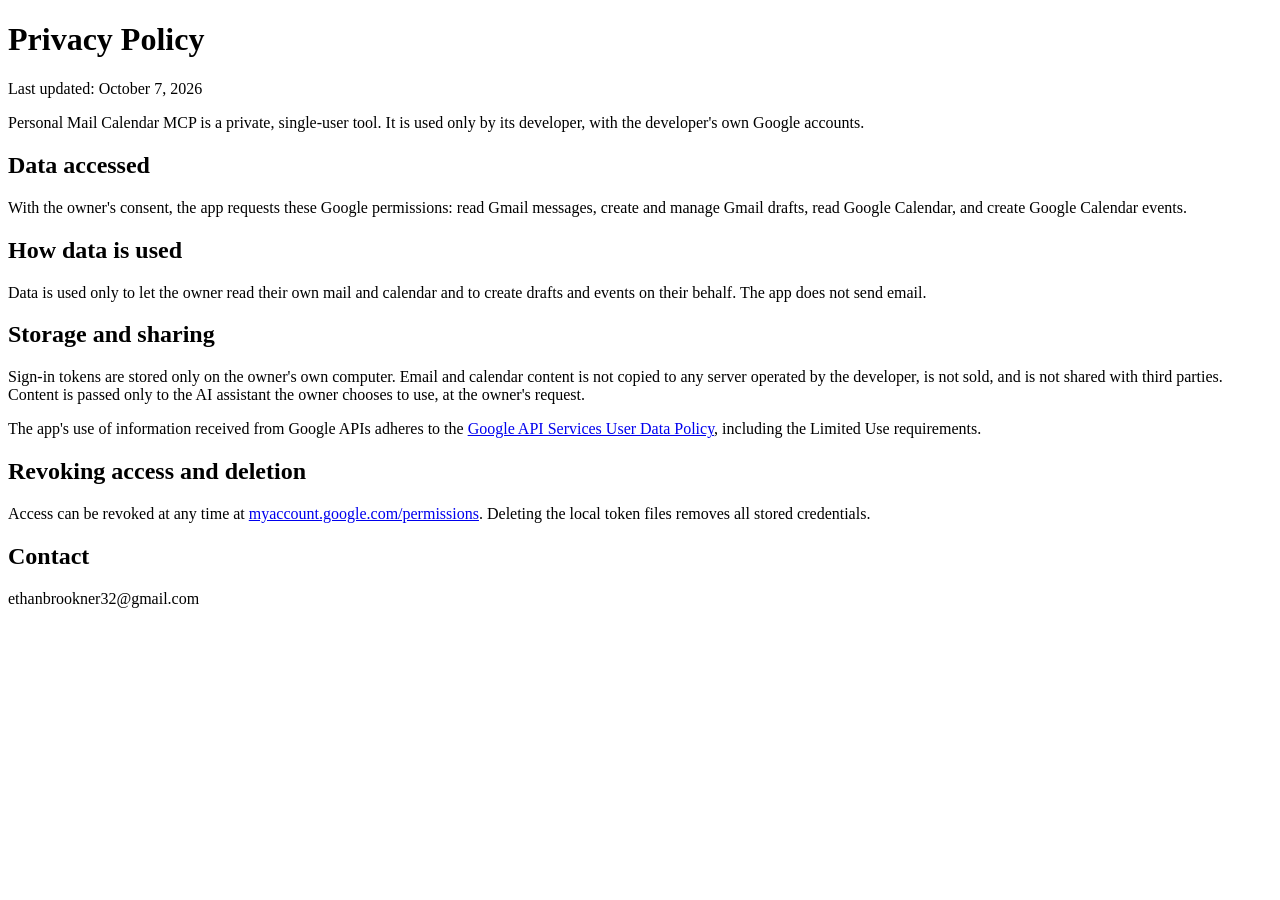
==== privacy.html @ 206affd9 "Create privacy.html" ====
<!doctype html><html lang="en"><head><meta charset="utf-8"><meta name="viewport" content="width=device-width,initial-scale=1"><title>Privacy Policy - Personal Mail Calendar MCP</title><link rel="stylesheet" href="style.css"></head><body><h1>Privacy Policy</h1><p>Last updated: October 7, 2026</p><p>Personal Mail Calendar MCP is a private, single-user tool. It is used only by its developer, with the developer's own Google accounts.</p><h2>Data accessed</h2><p>With the owner's consent, the app requests these Google permissions: read Gmail messages, create and manage Gmail drafts, read Google Calendar, and create Google Calendar events.</p><h2>How data is used</h2><p>Data is used only to let the owner read their own mail and calendar and to create drafts and events on their behalf. The app does not send email.</p><h2>Storage and sharing</h2><p>Sign-in tokens are stored only on the owner's own computer. Email and calendar content is not copied to any server operated by the developer, is not sold, and is not shared with third parties. Content is passed only to the AI assistant the owner chooses to use, at the owner's request.</p><p>The app's use of information received from Google APIs adheres to the <a href="https://developers.google.com/terms/api-services-user-data-policy">Google API Services User Data Policy</a>, including the Limited Use requirements.</p><h2>Revoking access and deletion</h2><p>Access can be revoked at any time at <a href="https://myaccount.google.com/permissions">myaccount.google.com/permissions</a>. Deleting the local token files removes all stored credentials.</p><h2>Contact</h2><p>ethanbrookner32@gmail.com</p></body></html>
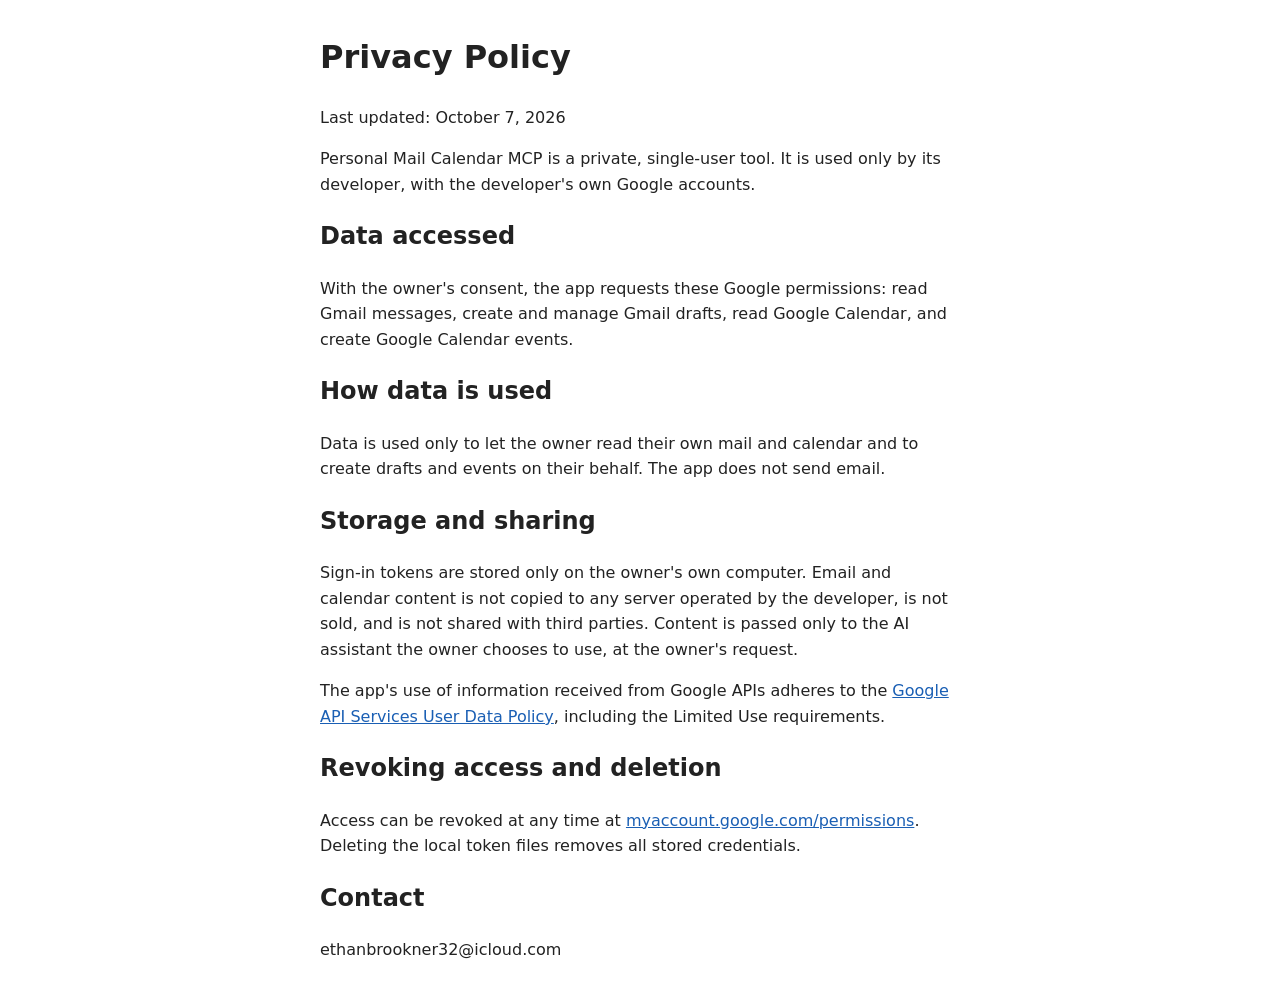
==== commit 36f56bf2: "Update privacy.html" ====
--- a/privacy.html
+++ b/privacy.html
@@ -1 +1 @@
-<!doctype html><html lang="en"><head><meta charset="utf-8"><meta name="viewport" content="width=device-width,initial-scale=1"><title>Privacy Policy - Personal Mail Calendar MCP</title><link rel="stylesheet" href="style.css"></head><body><h1>Privacy Policy</h1><p>Last updated: October 7, 2026</p><p>Personal Mail Calendar MCP is a private, single-user tool. It is used only by its developer, with the developer's own Google accounts.</p><h2>Data accessed</h2><p>With the owner's consent, the app requests these Google permissions: read Gmail messages, create and manage Gmail drafts, read Google Calendar, and create Google Calendar events.</p><h2>How data is used</h2><p>Data is used only to let the owner read their own mail and calendar and to create drafts and events on their behalf. The app does not send email.</p><h2>Storage and sharing</h2><p>Sign-in tokens are stored only on the owner's own computer. Email and calendar content is not copied to any server operated by the developer, is not sold, and is not shared with third parties. Content is passed only to the AI assistant the owner chooses to use, at the owner's request.</p><p>The app's use of information received from Google APIs adheres to the <a href="https://developers.google.com/terms/api-services-user-data-policy">Google API Services User Data Policy</a>, including the Limited Use requirements.</p><h2>Revoking access and deletion</h2><p>Access can be revoked at any time at <a href="https://myaccount.google.com/permissions">myaccount.google.com/permissions</a>. Deleting the local token files removes all stored credentials.</p><h2>Contact</h2><p>ethanbrookner32@gmail.com</p></body></html>
+<!doctype html><html lang="en"><head><meta charset="utf-8"><meta name="viewport" content="width=device-width,initial-scale=1"><title>Privacy Policy - Personal Mail Calendar MCP</title><link rel="stylesheet" href="style.css"></head><body><h1>Privacy Policy</h1><p>Last updated: October 7, 2026</p><p>Personal Mail Calendar MCP is a private, single-user tool. It is used only by its developer, with the developer's own Google accounts.</p><h2>Data accessed</h2><p>With the owner's consent, the app requests these Google permissions: read Gmail messages, create and manage Gmail drafts, read Google Calendar, and create Google Calendar events.</p><h2>How data is used</h2><p>Data is used only to let the owner read their own mail and calendar and to create drafts and events on their behalf. The app does not send email.</p><h2>Storage and sharing</h2><p>Sign-in tokens are stored only on the owner's own computer. Email and calendar content is not copied to any server operated by the developer, is not sold, and is not shared with third parties. Content is passed only to the AI assistant the owner chooses to use, at the owner's request.</p><p>The app's use of information received from Google APIs adheres to the <a href="https://developers.google.com/terms/api-services-user-data-policy">Google API Services User Data Policy</a>, including the Limited Use requirements.</p><h2>Revoking access and deletion</h2><p>Access can be revoked at any time at <a href="https://myaccount.google.com/permissions">myaccount.google.com/permissions</a>. Deleting the local token files removes all stored credentials.</p><h2>Contact</h2><p>ethanbrookner32@icloud.com</p></body></html>
--- a/style.css
+++ b/style.css
@@ -0,0 +1 @@
+body{font-family:system-ui,sans-serif;max-width:640px;margin:2rem auto;padding:0 1rem;line-height:1.6;color:#222} a{color:#1a5fb4}
